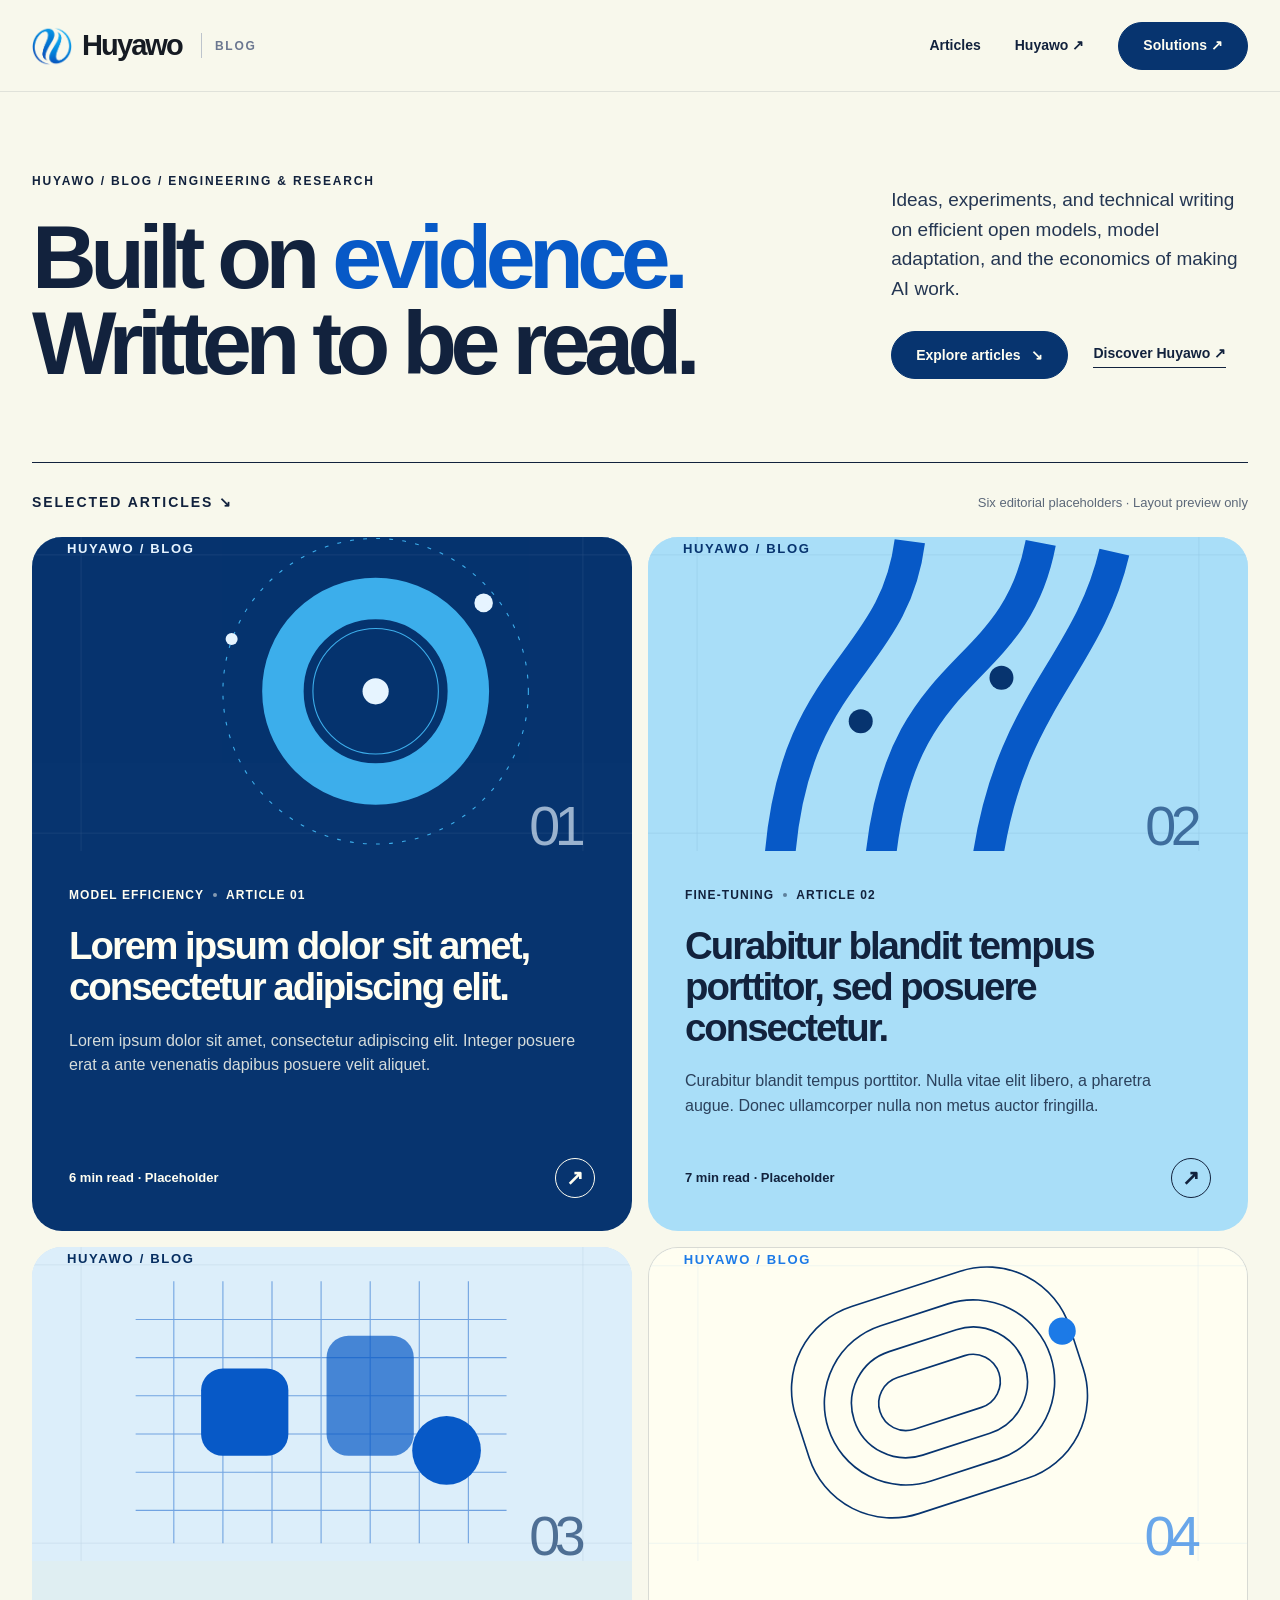
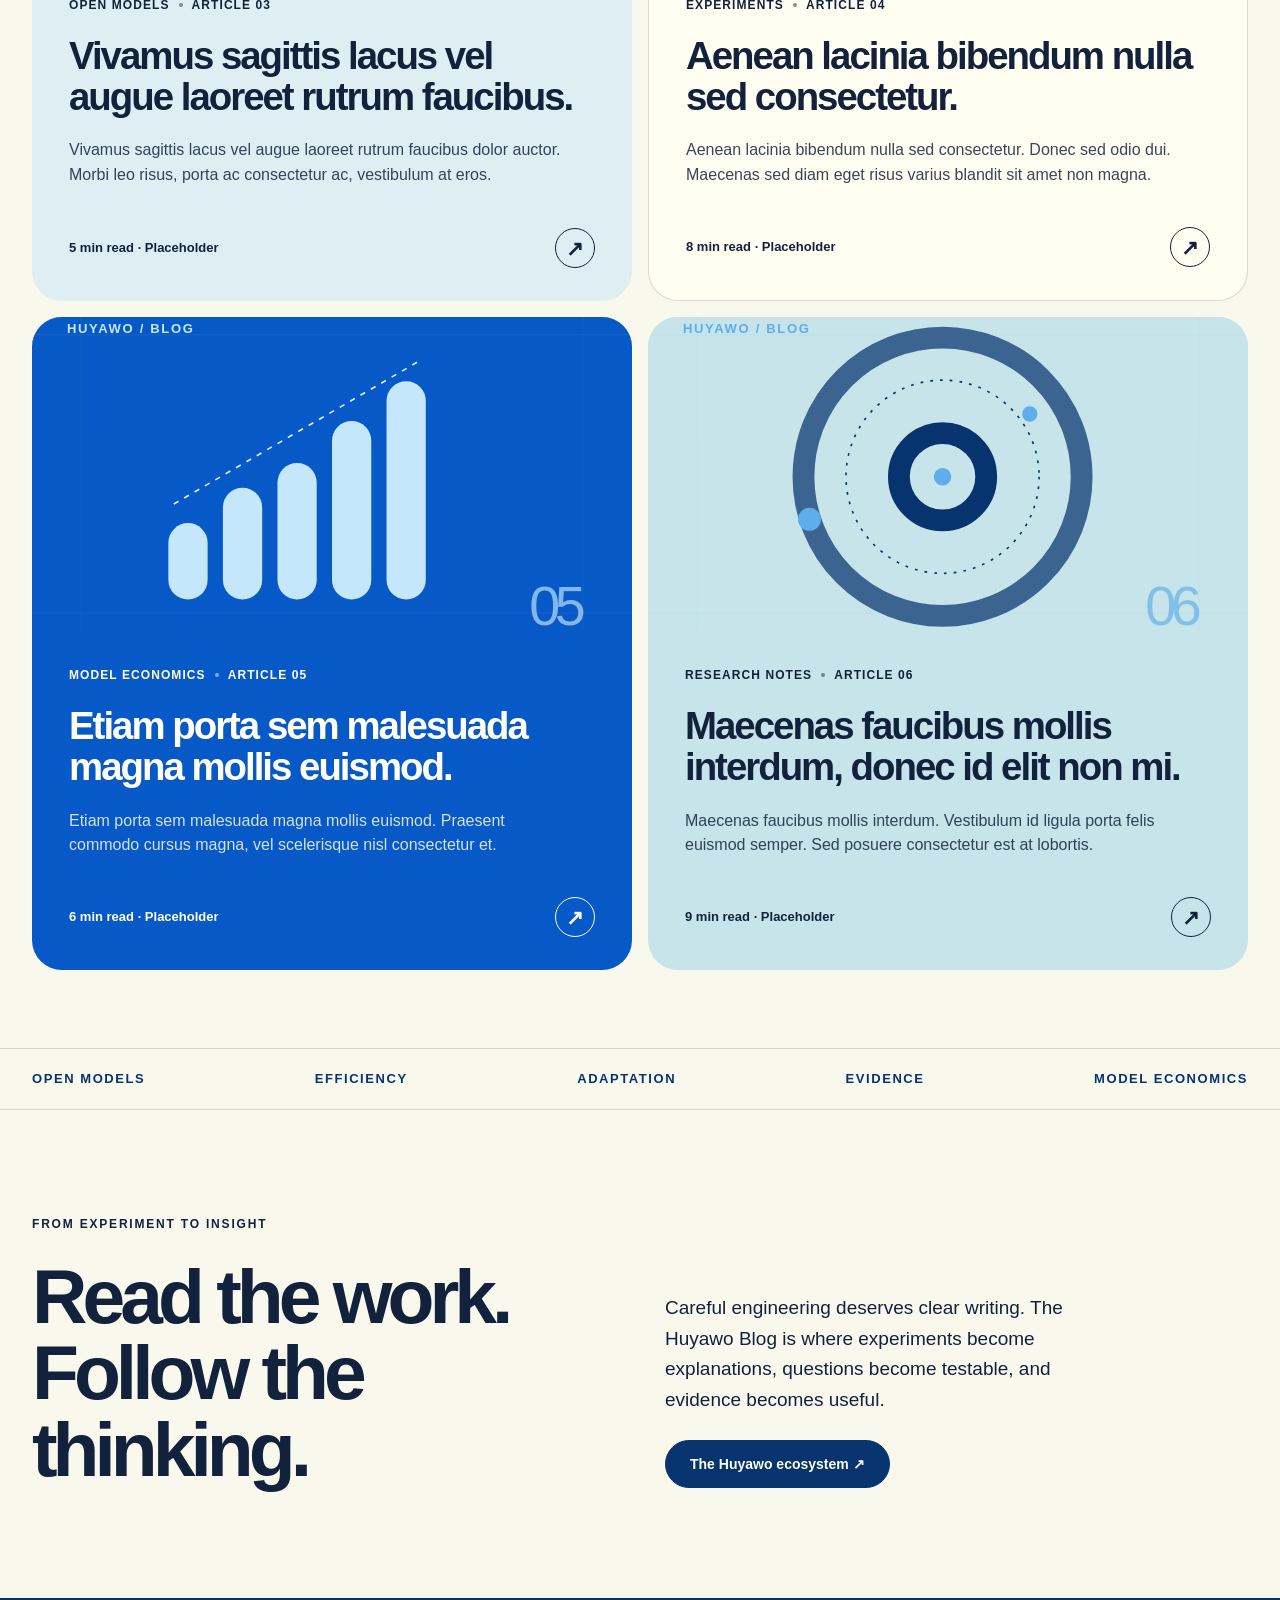
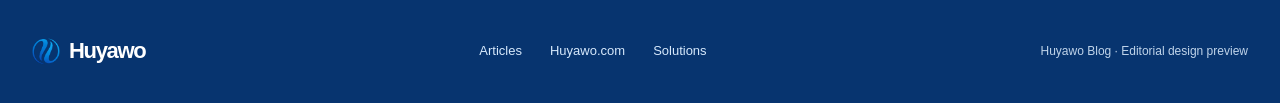
==== index.html @ fce6d054 "Deploy Huyawo Blog to GitHub Pages" ====
<!doctype html><html lang="en"><head><meta charset="utf-8"><meta name="viewport" content="width=device-width,initial-scale=1"><title>Huyawo Blog — Articles and engineering notes</title><meta name="description" content="Huyawo Blog editorial preview with placeholder articles, technical writing and research-driven ideas."><meta name="theme-color" content="#f8f8ec"><meta name="robots" content="noindex,follow"><link rel="icon" type="image/png" href="assets/huyawo-mark.png"><link rel="stylesheet" href="assets/site.css"><script src="assets/site.js" defer></script></head><body><header class="site-header"><div class="header-inner"><a class="brand" href="index.html" aria-label="Huyawo Blog home"><img class="brand-mark" src="assets/huyawo-mark.png" alt="" width="40" height="40"><span class="brand-word">Huyawo</span><span class="brand-divider" aria-hidden="true"></span><span class="brand-section">Blog</span></a><button class="mobile-menu" aria-controls="site-navigation" aria-expanded="false" type="button">Menu</button><nav id="site-navigation" class="site-nav" aria-label="Main navigation"><a href="index.html#articles">Articles</a><a href="https://huyawo.com/" rel="noopener">Huyawo ↗</a><a class="nav-cta" href="https://solutions.huyawo.com/" rel="noopener">Solutions ↗</a></nav></div></header><main id="top"><section class="hero shell" aria-labelledby="hero-title"><div><p class="eyebrow">Huyawo / Blog / Engineering &amp; research</p><h1 id="hero-title">Built on <span class="accent">evidence.</span><br>Written to be read.</h1></div><div class="hero-side"><p>Ideas, experiments, and technical writing on efficient open models, model adaptation, and the economics of making AI work.</p><div class="hero-links"><a href="#articles" class="pill-button">Explore articles <span aria-hidden="true">↘</span></a><a href="https://huyawo.com/" class="text-link">Discover Huyawo ↗</a></div></div></section><section id="articles" class="shell" aria-labelledby="articles-title"><hr class="editorial-rule"><div class="list-intro"><h2 id="articles-title">Selected articles <span aria-hidden="true">↘</span></h2><p class="list-note">Six editorial placeholders · Layout preview only</p></div><div class="article-grid"><article class="article-card card-deep"><a class="cover-wrap" href="posts/lorem-ipsum-dolor-sit-amet/index.html" tabindex="-1" aria-hidden="true"><img src="assets/cover-01.svg" width="1100" height="670" alt="" loading="eager"></a><div class="card-info"><div class="card-topline"><span>Model efficiency</span><span class="dot" aria-hidden="true"></span><span>Article 01</span></div><h3 class="card-title"><a href="posts/lorem-ipsum-dolor-sit-amet/index.html">Lorem ipsum dolor sit amet, consectetur adipiscing elit.</a></h3><p class="card-deck">Lorem ipsum dolor sit amet, consectetur adipiscing elit. Integer posuere erat a ante venenatis dapibus posuere velit aliquet.</p><div class="card-bottom"><span>6 min read · Placeholder</span><a class="round-arrow" aria-label="Read sample article 01" href="posts/lorem-ipsum-dolor-sit-amet/index.html">↗</a></div></div></article>
<article class="article-card card-sky"><a class="cover-wrap" href="posts/curabitur-blandit-tempus/index.html" tabindex="-1" aria-hidden="true"><img src="assets/cover-02.svg" width="1100" height="670" alt="" loading="eager"></a><div class="card-info"><div class="card-topline"><span>Fine-tuning</span><span class="dot" aria-hidden="true"></span><span>Article 02</span></div><h3 class="card-title"><a href="posts/curabitur-blandit-tempus/index.html">Curabitur blandit tempus porttitor, sed posuere consectetur.</a></h3><p class="card-deck">Curabitur blandit tempus porttitor. Nulla vitae elit libero, a pharetra augue. Donec ullamcorper nulla non metus auctor fringilla.</p><div class="card-bottom"><span>7 min read · Placeholder</span><a class="round-arrow" aria-label="Read sample article 02" href="posts/curabitur-blandit-tempus/index.html">↗</a></div></div></article>
<article class="article-card card-mist"><a class="cover-wrap" href="posts/vivamus-sagittis-lacus/index.html" tabindex="-1" aria-hidden="true"><img src="assets/cover-03.svg" width="1100" height="670" alt="" loading="lazy"></a><div class="card-info"><div class="card-topline"><span>Open models</span><span class="dot" aria-hidden="true"></span><span>Article 03</span></div><h3 class="card-title"><a href="posts/vivamus-sagittis-lacus/index.html">Vivamus sagittis lacus vel augue laoreet rutrum faucibus.</a></h3><p class="card-deck">Vivamus sagittis lacus vel augue laoreet rutrum faucibus dolor auctor. Morbi leo risus, porta ac consectetur ac, vestibulum at eros.</p><div class="card-bottom"><span>5 min read · Placeholder</span><a class="round-arrow" aria-label="Read sample article 03" href="posts/vivamus-sagittis-lacus/index.html">↗</a></div></div></article>
<article class="article-card card-cream"><a class="cover-wrap" href="posts/aenean-lacinia-bibendum/index.html" tabindex="-1" aria-hidden="true"><img src="assets/cover-04.svg" width="1100" height="670" alt="" loading="lazy"></a><div class="card-info"><div class="card-topline"><span>Experiments</span><span class="dot" aria-hidden="true"></span><span>Article 04</span></div><h3 class="card-title"><a href="posts/aenean-lacinia-bibendum/index.html">Aenean lacinia bibendum nulla sed consectetur.</a></h3><p class="card-deck">Aenean lacinia bibendum nulla sed consectetur. Donec sed odio dui. Maecenas sed diam eget risus varius blandit sit amet non magna.</p><div class="card-bottom"><span>8 min read · Placeholder</span><a class="round-arrow" aria-label="Read sample article 04" href="posts/aenean-lacinia-bibendum/index.html">↗</a></div></div></article>
<article class="article-card card-blue"><a class="cover-wrap" href="posts/etiam-porta-sem-malesuada/index.html" tabindex="-1" aria-hidden="true"><img src="assets/cover-05.svg" width="1100" height="670" alt="" loading="lazy"></a><div class="card-info"><div class="card-topline"><span>Model economics</span><span class="dot" aria-hidden="true"></span><span>Article 05</span></div><h3 class="card-title"><a href="posts/etiam-porta-sem-malesuada/index.html">Etiam porta sem malesuada magna mollis euismod.</a></h3><p class="card-deck">Etiam porta sem malesuada magna mollis euismod. Praesent commodo cursus magna, vel scelerisque nisl consectetur et.</p><div class="card-bottom"><span>6 min read · Placeholder</span><a class="round-arrow" aria-label="Read sample article 05" href="posts/etiam-porta-sem-malesuada/index.html">↗</a></div></div></article>
<article class="article-card card-soft"><a class="cover-wrap" href="posts/maecenas-faucibus-mollis/index.html" tabindex="-1" aria-hidden="true"><img src="assets/cover-06.svg" width="1100" height="670" alt="" loading="lazy"></a><div class="card-info"><div class="card-topline"><span>Research notes</span><span class="dot" aria-hidden="true"></span><span>Article 06</span></div><h3 class="card-title"><a href="posts/maecenas-faucibus-mollis/index.html">Maecenas faucibus mollis interdum, donec id elit non mi.</a></h3><p class="card-deck">Maecenas faucibus mollis interdum. Vestibulum id ligula porta felis euismod semper. Sed posuere consectetur est at lobortis.</p><div class="card-bottom"><span>9 min read · Placeholder</span><a class="round-arrow" aria-label="Read sample article 06" href="posts/maecenas-faucibus-mollis/index.html">↗</a></div></div></article></div></section><div class="break-strip"><div class="shell strip-inner"><span>Open models</span><span>Efficiency</span><span>Adaptation</span><span>Evidence</span><span>Model economics</span></div></div><section class="endnote shell"><div><p class="eyebrow">From experiment to insight</p><h2>Read the work.<br>Follow the thinking.</h2></div><div class="endnote-copy"><p>Careful engineering deserves clear writing. The Huyawo Blog is where experiments become explanations, questions become testable, and evidence becomes useful.</p><a class="pill-button" href="https://huyawo.com/">The Huyawo ecosystem ↗</a></div></section></main><footer class="site-footer"><div class="shell footer-inner"><a class="footer-brand" href="index.html"><img src="assets/huyawo-mark.png" alt="" width="28" height="28"><span>Huyawo</span></a><nav class="footer-nav" aria-label="Footer"><a href="index.html#articles">Articles</a><a href="https://huyawo.com/">Huyawo.com</a><a href="https://solutions.huyawo.com/">Solutions</a></nav><span class="footer-meta">Huyawo Blog · Editorial design preview</span></div></footer></body></html>
---- assets/site.css ----
/* Huyawo Blog — dedicated static editorial system. Brand palette and visual language adapted from user-provided Huyawo Solutions site. */
:root{--ink:#12223d;--ink-strong:#101c31;--blue:#0759c7;--blue-deep:#07346f;--sky:#42b9f6;--mist:#dceefa;--cream:#fffef1;--paper:#f8f8ec;--line:rgba(18,34,61,.16);--muted:#5c6879}
*{box-sizing:border-box}
html{scroll-behavior:smooth;font-family:Helvetica,"Helvetica Neue",Arial,sans-serif}
body{margin:0;background:var(--paper);color:var(--ink);font-family:Helvetica,"Helvetica Neue",Arial,sans-serif;font-size:16px;line-height:1.5;-webkit-font-smoothing:antialiased}
body,button,input{font-family:Helvetica,"Helvetica Neue",Arial,sans-serif}
a{color:inherit;text-decoration:none}button,input{color:inherit}button{cursor:pointer}img{max-width:100%;display:block}svg{display:block}
a:focus-visible,button:focus-visible,input:focus-visible{outline:3px solid var(--blue);outline-offset:4px}
.shell{width:min(calc(100% - 64px),1250px);margin-inline:auto}
/* Shared header — constrained and centered, never stretched edge to edge */
.site-header{background:var(--paper);border-bottom:1px solid rgba(18,34,61,.10)}
.header-inner{width:min(calc(100% - 64px),1250px);min-height:91px;margin:auto;display:flex;align-items:center;justify-content:space-between;gap:32px}
.brand{display:inline-flex;align-items:center;gap:10px;flex:0 0 auto;white-space:nowrap}
.brand-mark{width:40px;height:40px;object-fit:contain}
.brand-word{font-size:29px;line-height:1;font-weight:750;letter-spacing:-.065em;color:#161b23}
.brand-divider{width:1px;height:25px;margin-inline:9px 3px;background:#bdc4cc}
.brand-section{font-size:12px;text-transform:uppercase;letter-spacing:.15em;color:#6b7790;font-weight:700}
.site-nav{display:flex;align-items:center;gap:34px;font-size:14px;font-weight:650}
.site-nav a:not(.nav-cta){position:relative}
.site-nav a:not(.nav-cta):after{position:absolute;inset:auto 0 -6px 0;height:1px;content:"";background:currentColor;transform:scaleX(0);transform-origin:right;transition:transform .2s}
.site-nav a:not(.nav-cta):hover:after{transform:scaleX(1);transform-origin:left}
.nav-cta,.pill-button{display:inline-flex;align-items:center;justify-content:center;gap:11px;min-height:48px;padding:12px 24px;background:var(--blue-deep);border:1px solid var(--blue-deep);border-radius:999px;color:var(--cream);font-size:14px;font-weight:700;transition:transform .2s,background .2s}
.nav-cta:hover,.pill-button:hover{background:var(--blue);transform:translateY(-2px)}
.mobile-menu{display:none;background:none;border:1px solid var(--line);border-radius:50px;padding:9px 15px;font-weight:700;font-size:14px}
/* Homepage */
.hero{display:grid;grid-template-columns:minmax(0,1.38fr) minmax(300px,.62fr);gap:65px;align-items:end;padding-block:80px 76px}
.eyebrow{font-size:12px;font-weight:800;letter-spacing:.15em;text-transform:uppercase;margin:0 0 25px}
.hero h1{max-width:900px;margin:0;font-size:clamp(64px,7vw,108px);line-height:.955;font-weight:610;letter-spacing:-.072em;color:var(--ink)}
.hero h1 .accent{color:var(--blue)}
.hero-side{padding-bottom:7px}
.hero-side>p{font-size:19px;line-height:1.55;margin:0;color:#243652}
.hero-links{display:flex;align-items:center;gap:25px;flex-wrap:wrap;margin-top:28px}
.text-link{font-weight:750;border-bottom:1px solid currentColor;padding-bottom:3px;font-size:14px}
.editorial-rule{border:0;border-top:1px solid var(--ink);margin:0}
.list-intro{display:flex;align-items:center;justify-content:space-between;gap:30px;padding:29px 0 24px}
.list-intro h2{font-size:14px;text-transform:uppercase;letter-spacing:.14em;font-weight:800;margin:0}
.list-note{font-size:13px;margin:0;color:var(--muted)}
.article-grid{display:grid;grid-template-columns:repeat(2,minmax(0,1fr));gap:16px;padding-bottom:78px}
.article-card{display:flex;min-width:0;flex-direction:column;min-height:610px;border-radius:30px;overflow:hidden;transition:transform .24s,box-shadow .24s}
.article-card:hover{transform:translateY(-5px);box-shadow:0 12px 32px rgba(18,34,61,.11)}
.article-card .cover-wrap{display:block;overflow:hidden;aspect-ratio:1.91;background:#deeaf0}
.article-card .cover-wrap img{width:100%;height:100%;object-fit:cover;transition:transform .65s cubic-bezier(.2,.7,.2,1)}
.article-card:hover .cover-wrap img{transform:scale(1.045)}
.card-info{flex:1;padding:35px 37px 33px;display:flex;flex-direction:column;align-items:flex-start}
.card-topline{display:flex;align-items:center;flex-wrap:wrap;gap:9px;font-size:12px;font-weight:730;letter-spacing:.09em;text-transform:uppercase}
.card-topline .dot{width:4px;height:4px;opacity:.5;background:currentColor;border-radius:50%}
.card-title{max-width:520px;font-size:clamp(30px,3vw,46px);letter-spacing:-.052em;font-weight:610;line-height:1.06;margin:22px 0 21px}
.card-deck{margin:0;max-width:510px;font-size:16px;line-height:1.55;opacity:.83}
.card-bottom{display:flex;justify-content:space-between;align-items:center;gap:15px;width:100%;margin-top:auto;padding-top:39px;font-size:13px;font-weight:650}
.round-arrow{width:40px;height:40px;display:grid;place-items:center;border:1px solid currentColor;border-radius:50%;font-size:21px;line-height:1;transition:transform .2s}
.article-card:hover .round-arrow{transform:translate(2px,-2px)}
.card-deep{background:#07346f;color:#fffef1}.card-sky{background:#a9def8;color:#12223d}.card-mist{background:#dfeef2;color:#12223d}.card-cream{background:#fffef1;border:1px solid var(--line);color:#12223d}.card-blue{background:#0759c7;color:#fffef1}.card-soft{background:#c6e4e9;color:#12223d}
.break-strip{border-top:1px solid var(--line);border-bottom:1px solid var(--line);overflow:hidden;padding-block:20px;background:var(--paper)}
.strip-inner{display:flex;justify-content:space-between;gap:24px;flex-wrap:wrap;font-size:13px;text-transform:uppercase;letter-spacing:.12em;font-weight:800;color:var(--blue-deep)}
.endnote{display:grid;grid-template-columns:1fr 1fr;gap:50px;padding-block:105px 110px;align-items:end}
.endnote h2{font-size:clamp(48px,6vw,86px);font-weight:600;letter-spacing:-.065em;line-height:1;margin:0}
.endnote-copy p{font-size:19px;max-width:460px;line-height:1.6;margin:0 0 25px}
.site-footer{background:var(--blue-deep);color:var(--cream);padding-block:36px}
.footer-inner{display:flex;align-items:center;justify-content:space-between;flex-wrap:wrap;gap:20px;font-size:13px;color:#d7e9fc}
.footer-brand{display:flex;align-items:center;gap:9px;font-size:22px;font-weight:750;letter-spacing:-.06em;color:white}
.footer-brand img{width:28px;height:28px;object-fit:contain}
.footer-nav{display:flex;gap:28px;flex-wrap:wrap}
.footer-meta{font-size:12px;color:#c0d4ea}
/* Reading template closely follows the reference editorial composition */
body.reading{background:#fff;color:#111}
.reading .site-header{background:#fff}
.reading .site-nav a:not(.nav-cta){color:#263347}
.reading .nav-cta{min-height:42px;padding:10px 19px;font-size:13px}
.article-head{padding:45px 0 0;text-align:center}
.article-kicker{font-size:12px;color:#626a78;margin:0 0 16px}
.article-kicker strong{font-weight:700;color:#000}
.article-title{max-width:790px;margin:0 auto 44px;padding-inline:24px;color:#000;font-size:clamp(44px,4.8vw,68px);font-weight:400;letter-spacing:-.042em;line-height:1.02;text-wrap:balance}
.article-meta{width:min(calc(100% - 64px),810px);margin:0 auto;border-top:1px solid #d8dce1;padding:21px 0 0;display:flex;align-items:center;justify-content:space-between;gap:20px}
.author-line{margin:0;font-size:12px;color:#697383}.author-line a{color:#0759c7}
.share-button{background:#fff;border:1px solid #c9d0d8;border-radius:5px;padding:9px 14px;font-size:12px;display:inline-flex;gap:7px;align-items:center;white-space:nowrap}
.share-button:hover{background:#f2f5f9}.share-button svg{width:14px;height:14px}
.article-body{width:min(calc(100% - 40px),520px);margin:54px auto 95px;font-size:16px;line-height:1.62;color:#000}
.article-hero-image{margin:0 0 28px}
.article-hero-image img{width:100%;height:auto;aspect-ratio:16 / 9;border-radius:19px;object-fit:cover}
.article-hero-image figcaption,.inline-figure figcaption{font-size:12px;color:#808994;margin-top:8px;text-align:center}
.article-body p{margin:0 0 21px}
.article-body .lead{font-size:17px;line-height:1.6}
.article-body h2{font-size:32px;font-weight:650;letter-spacing:-.035em;line-height:1.16;margin:48px 0 18px}
.article-body h3{font-size:23px;font-weight:650;letter-spacing:-.022em;line-height:1.2;margin:37px 0 14px}
.article-body ul{margin:3px 0 26px;padding-left:22px}.article-body li{margin:9px 0}
.article-body blockquote{margin:37px 0;padding:4px 0 4px 22px;border-left:3px solid #0759c7;font-size:22px;line-height:1.43;letter-spacing:-.018em}
.inline-figure{margin:34px 0}.inline-figure img{width:100%;height:auto;border-radius:13px}
.article-tail{width:min(calc(100% - 64px),1040px);margin:0 auto 95px;padding-top:23px;border-top:1px solid #d8dce1;display:flex;align-items:center;justify-content:space-between;gap:26px;flex-wrap:wrap}
.article-tail a{font-size:14px;font-weight:650;color:var(--blue-deep)}
.article-tail p{font-size:12px;color:#7c8693;margin:0}
.reading .site-footer{background:#f8f8ec;color:#12223d}.reading .footer-brand{color:#12223d}.reading .footer-meta{color:#667487}.reading .footer-inner{color:#516177}
/* 404 */
.error-page{min-height:70vh;display:flex;flex-direction:column;align-items:flex-start;justify-content:center;padding-block:70px}
.error-page h1{font-size:clamp(65px,10vw,120px);letter-spacing:-.07em;line-height:.95;margin:0 0 25px}.error-page p{font-size:18px;max-width:550px}
/* Mobile / reduced motion */
@media(max-width:1000px){.hero{grid-template-columns:1.2fr 1fr;gap:28px}.hero h1{font-size:clamp(62px,8.1vw,90px)}.article-card{min-height:560px}.card-info{padding:28px}.card-title{font-size:clamp(29px,3.5vw,39px)}}
@media(max-width:720px){.shell,.header-inner{width:min(calc(100% - 36px),1250px)}.header-inner{min-height:75px;position:relative}.brand-mark{width:32px;height:32px}.brand-word{font-size:24px}.brand-divider{height:21px;margin-inline:3px 0}.brand-section{font-size:10px}.mobile-menu{display:block}.site-nav{display:none;position:absolute;z-index:50;top:calc(100% - 1px);left:0;right:0;background:var(--paper);border:1px solid var(--line);padding:20px;border-radius:0 0 20px 20px;box-shadow:0 12px 15px rgba(0,0,0,.06);flex-direction:column;align-items:stretch;gap:20px}.site-nav.is-open{display:flex}.site-nav a:not(.nav-cta){padding:6px 0}.reading .site-nav{background:#fff}.hero{grid-template-columns:1fr;gap:24px;padding-block:57px 53px}.hero h1{font-size:clamp(60px,11.5vw,87px);max-width:580px}.hero-side>p{font-size:17px}.editorial-rule{margin:0}.list-intro{align-items:start;gap:9px;flex-direction:column;padding:23px 0}.article-grid{grid-template-columns:1fr;gap:14px;padding-bottom:60px}.article-card{min-height:0}.card-title{font-size:clamp(34px,7.5vw,45px)}.card-info{min-height:305px;padding:28px}.card-bottom{padding-top:32px}.endnote{grid-template-columns:1fr;gap:28px;padding-block:72px}.endnote h2{font-size:clamp(53px,10vw,75px)}.endnote-copy p{font-size:17px}.footer-inner{align-items:flex-start;flex-direction:column}.article-head{padding-top:43px}.article-title{font-size:clamp(42px,9vw,64px);margin-bottom:36px;line-height:1.02;letter-spacing:-.045em}.article-meta{width:calc(100% - 36px)}.article-body{width:calc(100% - 44px);margin-top:38px}.article-hero-image img{border-radius:15px}.article-tail{width:calc(100% - 44px);margin-bottom:63px}}
@media(max-width:380px){.brand-section{display:none}.brand-divider{display:none}.article-title{font-size:40px}.article-meta{padding-top:15px}}
@media(prefers-reduced-motion:reduce){*,*:before,*:after{scroll-behavior:auto!important;transition:none!important;animation:none!important}}
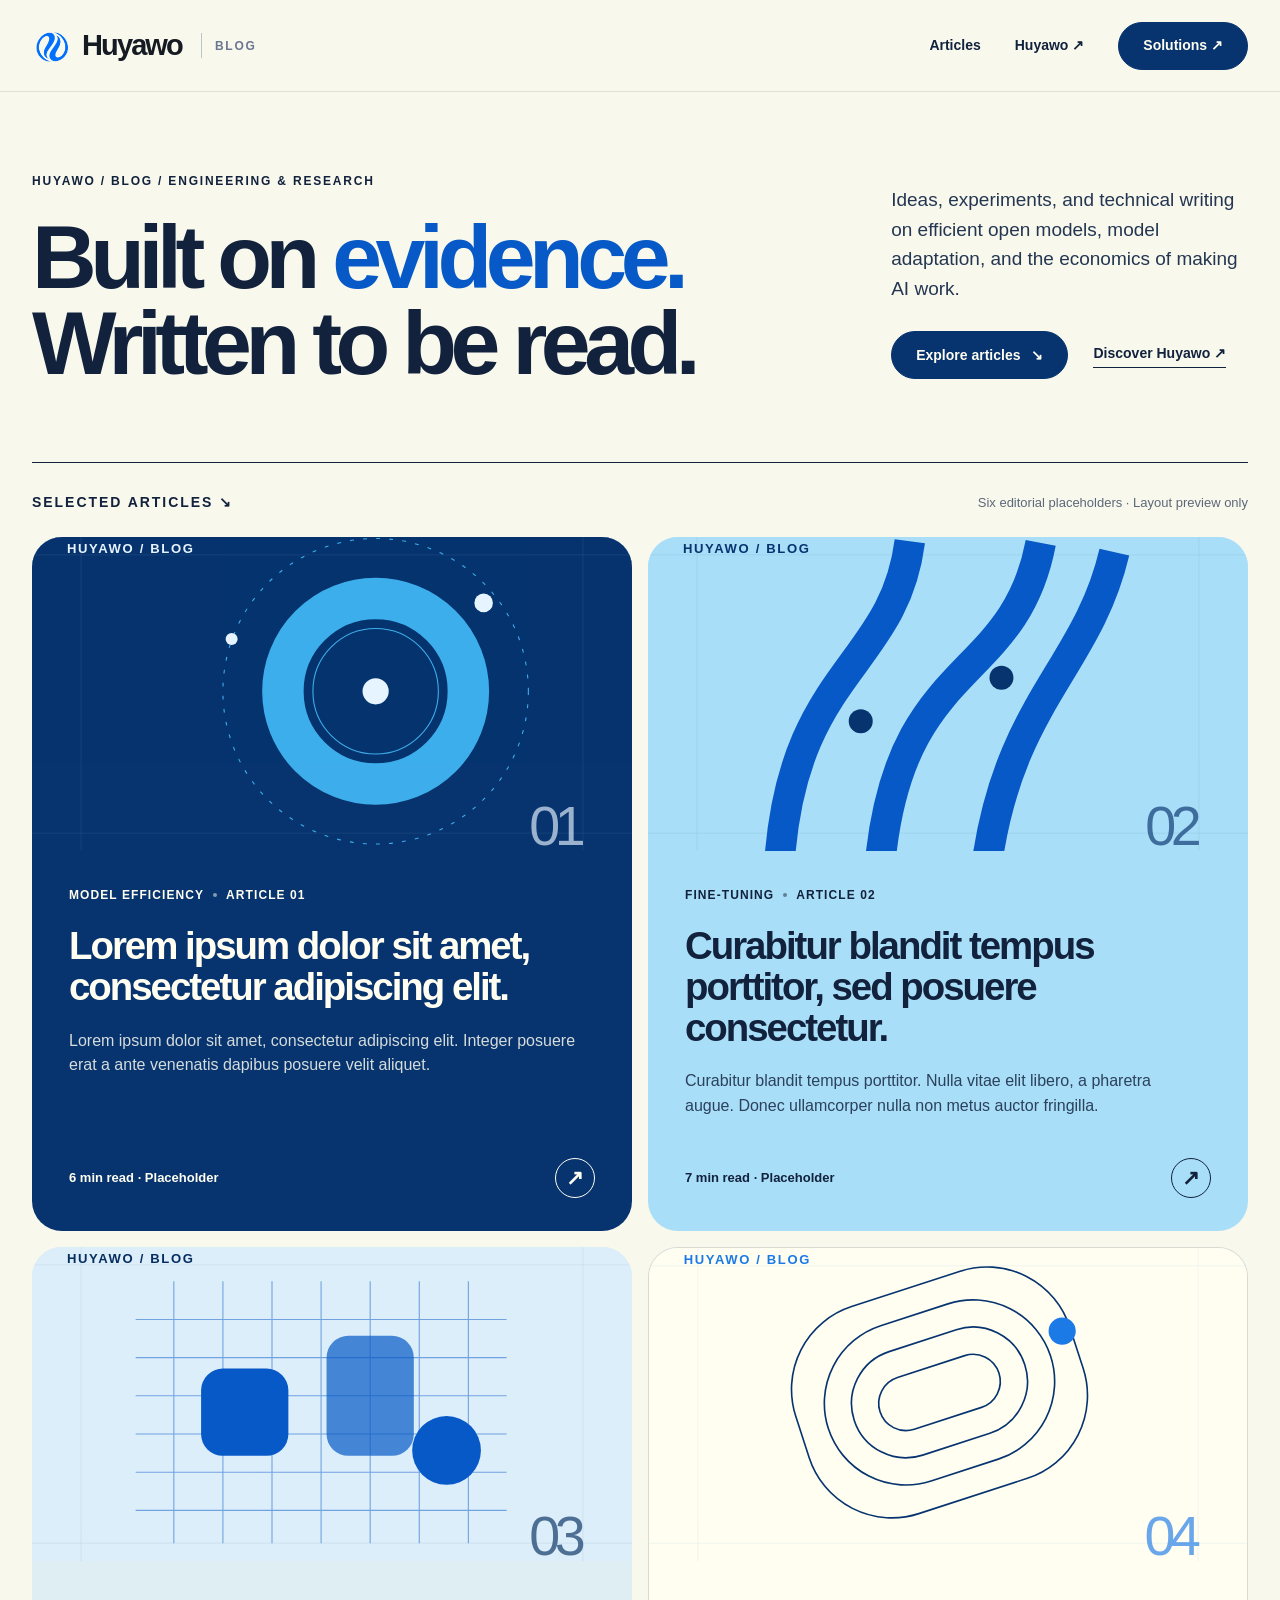
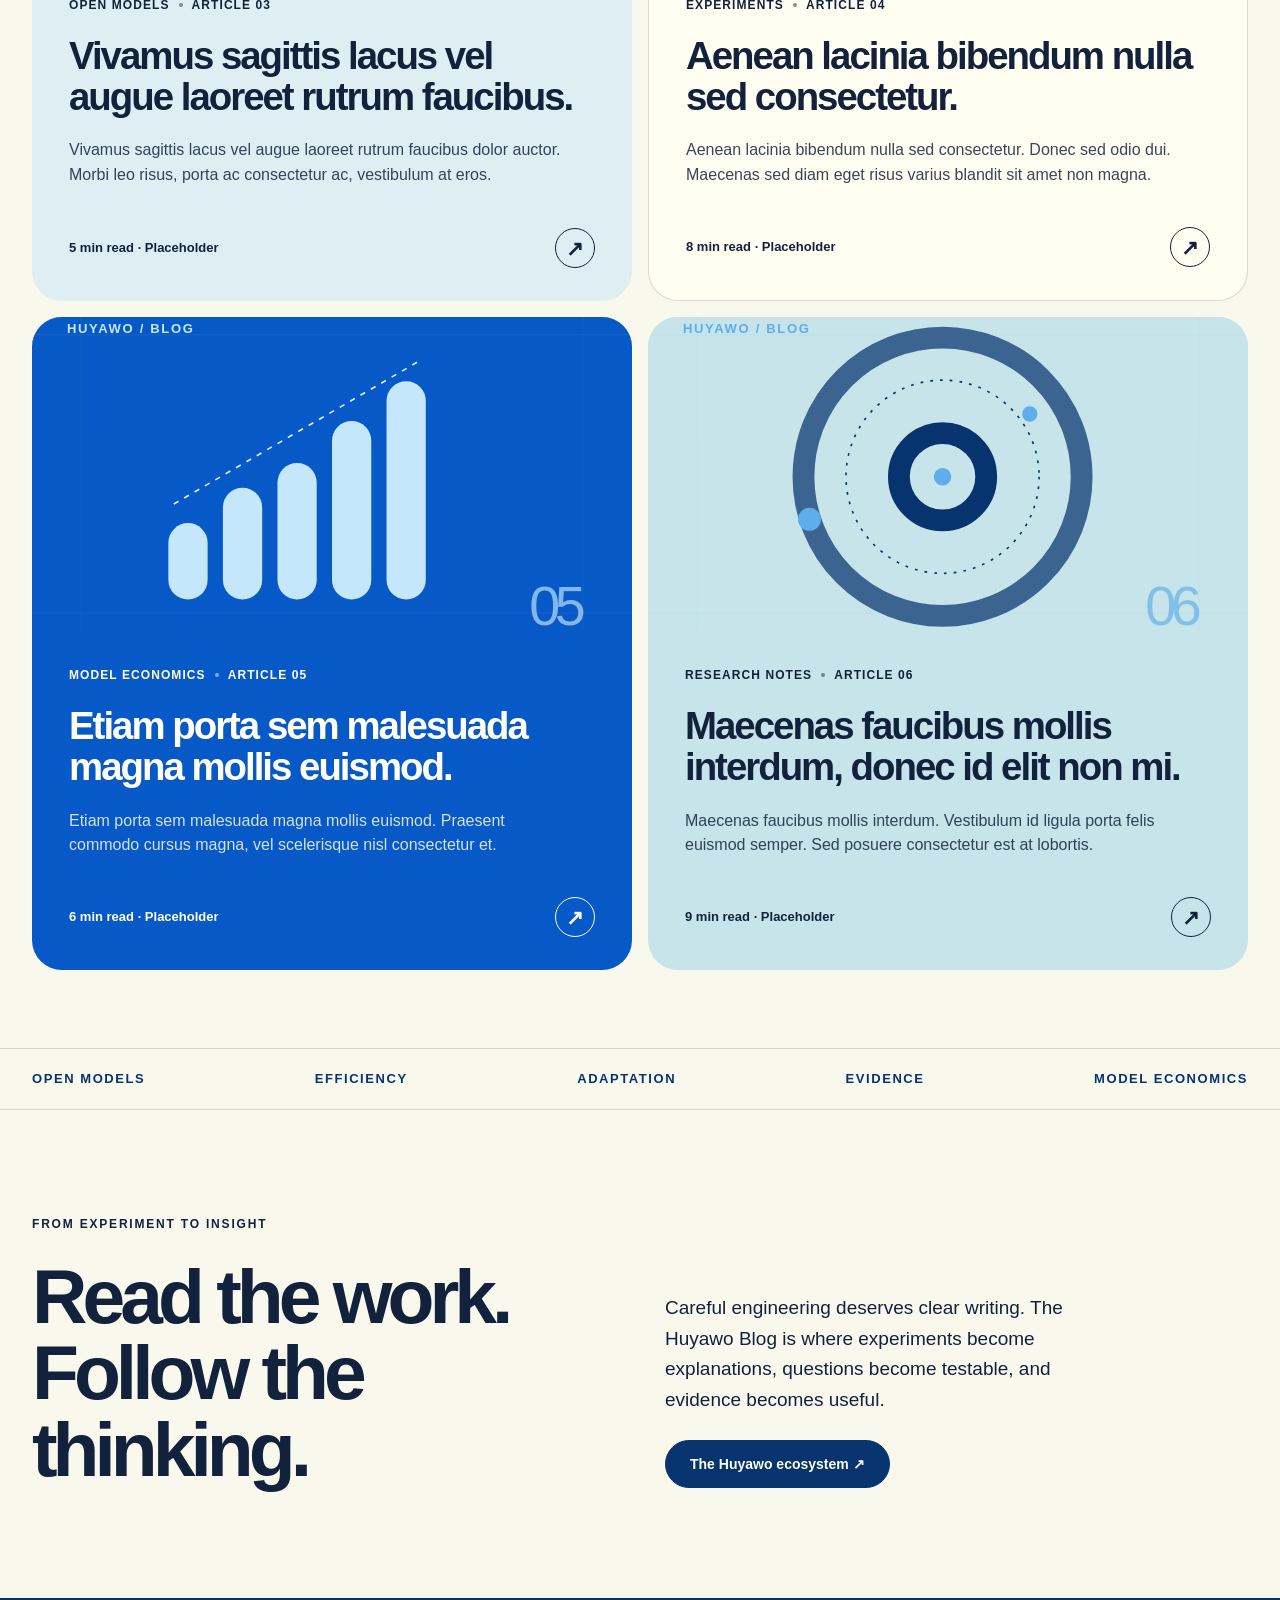
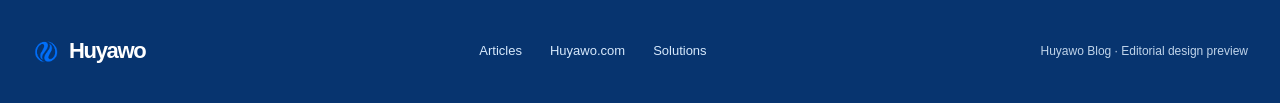
==== commit f9d60852: "chore(analytics): add GA4 tracking to Huyawo Blog" ====
--- a/index.html
+++ b/index.html
@@ -1,4 +1,4 @@
-<!doctype html><html lang="en"><head><meta charset="utf-8"><meta name="viewport" content="width=device-width,initial-scale=1"><title>Huyawo Blog — Articles and engineering notes</title><meta name="description" content="Huyawo Blog editorial preview with placeholder articles, technical writing and research-driven ideas."><meta name="theme-color" content="#f8f8ec"><meta name="robots" content="noindex,follow"><link rel="icon" type="image/png" href="assets/huyawo-mark.png"><link rel="stylesheet" href="assets/site.css"><script src="assets/site.js" defer></script></head><body><header class="site-header"><div class="header-inner"><a class="brand" href="index.html" aria-label="Huyawo Blog home"><img class="brand-mark" src="assets/huyawo-mark.png" alt="" width="40" height="40"><span class="brand-word">Huyawo</span><span class="brand-divider" aria-hidden="true"></span><span class="brand-section">Blog</span></a><button class="mobile-menu" aria-controls="site-navigation" aria-expanded="false" type="button">Menu</button><nav id="site-navigation" class="site-nav" aria-label="Main navigation"><a href="index.html#articles">Articles</a><a href="https://huyawo.com/" rel="noopener">Huyawo ↗</a><a class="nav-cta" href="https://solutions.huyawo.com/" rel="noopener">Solutions ↗</a></nav></div></header><main id="top"><section class="hero shell" aria-labelledby="hero-title"><div><p class="eyebrow">Huyawo / Blog / Engineering &amp; research</p><h1 id="hero-title">Built on <span class="accent">evidence.</span><br>Written to be read.</h1></div><div class="hero-side"><p>Ideas, experiments, and technical writing on efficient open models, model adaptation, and the economics of making AI work.</p><div class="hero-links"><a href="#articles" class="pill-button">Explore articles <span aria-hidden="true">↘</span></a><a href="https://huyawo.com/" class="text-link">Discover Huyawo ↗</a></div></div></section><section id="articles" class="shell" aria-labelledby="articles-title"><hr class="editorial-rule"><div class="list-intro"><h2 id="articles-title">Selected articles <span aria-hidden="true">↘</span></h2><p class="list-note">Six editorial placeholders · Layout preview only</p></div><div class="article-grid"><article class="article-card card-deep"><a class="cover-wrap" href="posts/lorem-ipsum-dolor-sit-amet/index.html" tabindex="-1" aria-hidden="true"><img src="assets/cover-01.svg" width="1100" height="670" alt="" loading="eager"></a><div class="card-info"><div class="card-topline"><span>Model efficiency</span><span class="dot" aria-hidden="true"></span><span>Article 01</span></div><h3 class="card-title"><a href="posts/lorem-ipsum-dolor-sit-amet/index.html">Lorem ipsum dolor sit amet, consectetur adipiscing elit.</a></h3><p class="card-deck">Lorem ipsum dolor sit amet, consectetur adipiscing elit. Integer posuere erat a ante venenatis dapibus posuere velit aliquet.</p><div class="card-bottom"><span>6 min read · Placeholder</span><a class="round-arrow" aria-label="Read sample article 01" href="posts/lorem-ipsum-dolor-sit-amet/index.html">↗</a></div></div></article>
+<!doctype html><html lang="en"><head><script async src="https://www.googletagmanager.com/gtag/js?id=G-1YGL6PR2VJ"></script><script>window.dataLayer=window.dataLayer||[];function gtag(){dataLayer.push(arguments);}gtag('js',new Date());gtag('config','G-1YGL6PR2VJ');</script><meta charset="utf-8"><meta name="viewport" content="width=device-width,initial-scale=1"><title>Huyawo Blog — Articles and engineering notes</title><meta name="description" content="Huyawo Blog editorial preview with placeholder articles, technical writing and research-driven ideas."><meta name="theme-color" content="#f8f8ec"><meta name="robots" content="noindex,follow"><link rel="icon" type="image/png" href="assets/huyawo-mark.png"><link rel="stylesheet" href="assets/site.css"><script src="assets/site.js" defer></script></head><body><header class="site-header"><div class="header-inner"><a class="brand" href="index.html" aria-label="Huyawo Blog home"><img class="brand-mark" src="assets/huyawo-mark.png" alt="" width="40" height="40"><span class="brand-word">Huyawo</span><span class="brand-divider" aria-hidden="true"></span><span class="brand-section">Blog</span></a><button class="mobile-menu" aria-controls="site-navigation" aria-expanded="false" type="button">Menu</button><nav id="site-navigation" class="site-nav" aria-label="Main navigation"><a href="index.html#articles">Articles</a><a href="https://huyawo.com/" rel="noopener">Huyawo ↗</a><a class="nav-cta" href="https://solutions.huyawo.com/" rel="noopener">Solutions ↗</a></nav></div></header><main id="top"><section class="hero shell" aria-labelledby="hero-title"><div><p class="eyebrow">Huyawo / Blog / Engineering &amp; research</p><h1 id="hero-title">Built on <span class="accent">evidence.</span><br>Written to be read.</h1></div><div class="hero-side"><p>Ideas, experiments, and technical writing on efficient open models, model adaptation, and the economics of making AI work.</p><div class="hero-links"><a href="#articles" class="pill-button">Explore articles <span aria-hidden="true">↘</span></a><a href="https://huyawo.com/" class="text-link">Discover Huyawo ↗</a></div></div></section><section id="articles" class="shell" aria-labelledby="articles-title"><hr class="editorial-rule"><div class="list-intro"><h2 id="articles-title">Selected articles <span aria-hidden="true">↘</span></h2><p class="list-note">Six editorial placeholders · Layout preview only</p></div><div class="article-grid"><article class="article-card card-deep"><a class="cover-wrap" href="posts/lorem-ipsum-dolor-sit-amet/index.html" tabindex="-1" aria-hidden="true"><img src="assets/cover-01.svg" width="1100" height="670" alt="" loading="eager"></a><div class="card-info"><div class="card-topline"><span>Model efficiency</span><span class="dot" aria-hidden="true"></span><span>Article 01</span></div><h3 class="card-title"><a href="posts/lorem-ipsum-dolor-sit-amet/index.html">Lorem ipsum dolor sit amet, consectetur adipiscing elit.</a></h3><p class="card-deck">Lorem ipsum dolor sit amet, consectetur adipiscing elit. Integer posuere erat a ante venenatis dapibus posuere velit aliquet.</p><div class="card-bottom"><span>6 min read · Placeholder</span><a class="round-arrow" aria-label="Read sample article 01" href="posts/lorem-ipsum-dolor-sit-amet/index.html">↗</a></div></div></article>
 <article class="article-card card-sky"><a class="cover-wrap" href="posts/curabitur-blandit-tempus/index.html" tabindex="-1" aria-hidden="true"><img src="assets/cover-02.svg" width="1100" height="670" alt="" loading="eager"></a><div class="card-info"><div class="card-topline"><span>Fine-tuning</span><span class="dot" aria-hidden="true"></span><span>Article 02</span></div><h3 class="card-title"><a href="posts/curabitur-blandit-tempus/index.html">Curabitur blandit tempus porttitor, sed posuere consectetur.</a></h3><p class="card-deck">Curabitur blandit tempus porttitor. Nulla vitae elit libero, a pharetra augue. Donec ullamcorper nulla non metus auctor fringilla.</p><div class="card-bottom"><span>7 min read · Placeholder</span><a class="round-arrow" aria-label="Read sample article 02" href="posts/curabitur-blandit-tempus/index.html">↗</a></div></div></article>
 <article class="article-card card-mist"><a class="cover-wrap" href="posts/vivamus-sagittis-lacus/index.html" tabindex="-1" aria-hidden="true"><img src="assets/cover-03.svg" width="1100" height="670" alt="" loading="lazy"></a><div class="card-info"><div class="card-topline"><span>Open models</span><span class="dot" aria-hidden="true"></span><span>Article 03</span></div><h3 class="card-title"><a href="posts/vivamus-sagittis-lacus/index.html">Vivamus sagittis lacus vel augue laoreet rutrum faucibus.</a></h3><p class="card-deck">Vivamus sagittis lacus vel augue laoreet rutrum faucibus dolor auctor. Morbi leo risus, porta ac consectetur ac, vestibulum at eros.</p><div class="card-bottom"><span>5 min read · Placeholder</span><a class="round-arrow" aria-label="Read sample article 03" href="posts/vivamus-sagittis-lacus/index.html">↗</a></div></div></article>
 <article class="article-card card-cream"><a class="cover-wrap" href="posts/aenean-lacinia-bibendum/index.html" tabindex="-1" aria-hidden="true"><img src="assets/cover-04.svg" width="1100" height="670" alt="" loading="lazy"></a><div class="card-info"><div class="card-topline"><span>Experiments</span><span class="dot" aria-hidden="true"></span><span>Article 04</span></div><h3 class="card-title"><a href="posts/aenean-lacinia-bibendum/index.html">Aenean lacinia bibendum nulla sed consectetur.</a></h3><p class="card-deck">Aenean lacinia bibendum nulla sed consectetur. Donec sed odio dui. Maecenas sed diam eget risus varius blandit sit amet non magna.</p><div class="card-bottom"><span>8 min read · Placeholder</span><a class="round-arrow" aria-label="Read sample article 04" href="posts/aenean-lacinia-bibendum/index.html">↗</a></div></div></article>
